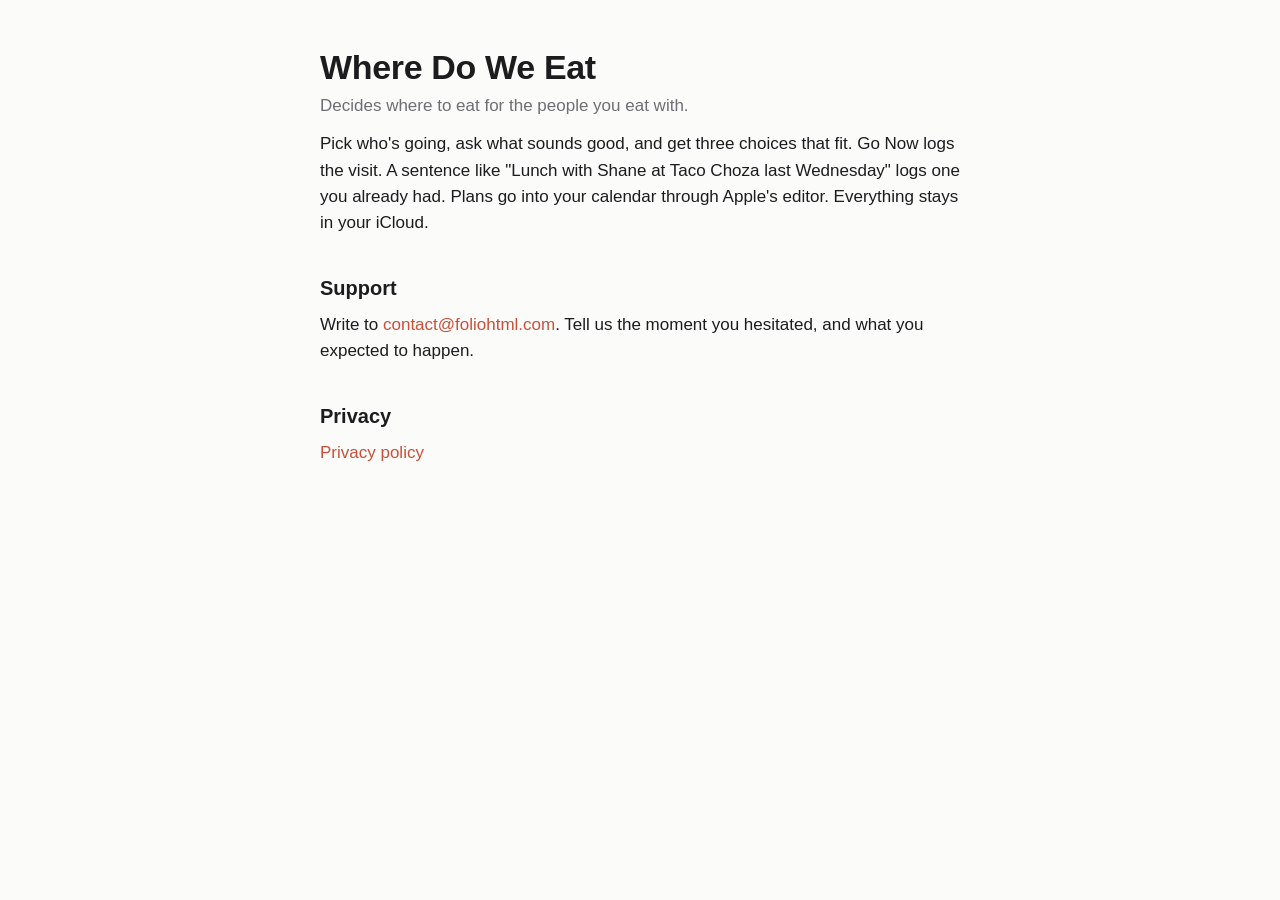
==== index.html @ 645b1700 "Privacy policy and support page for Where Do We Eat Co-Authored-By: Claude Fable 5.1 <noreply@anthro" ====
<!doctype html>
<html lang="en">
<head>
<meta charset="utf-8">
<meta name="viewport" content="width=device-width, initial-scale=1">
<title>Where Do We Eat</title>
<link rel="stylesheet" href="style.css">
</head>
<body>
<main>
<h1>Where Do We Eat</h1>
<p class="muted">Decides where to eat for the people you eat with.</p>
<p>Pick who's going, ask what sounds good, and get three choices that fit. Go Now logs the visit. A sentence like "Lunch with Shane at Taco Choza last Wednesday" logs one you already had. Plans go into your calendar through Apple's editor. Everything stays in your iCloud.</p>
<h2>Support</h2>
<p>Write to <a href="mailto:contact@foliohtml.com">contact@foliohtml.com</a>. Tell us the moment you hesitated, and what you expected to happen.</p>
<h2>Privacy</h2>
<p><a href="privacy/">Privacy policy</a></p>
</main>
</body>
</html>
---- style.css ----
:root { color-scheme: light dark; --ink: #1c1c1e; --muted: #6e6e73; --bg: #fbfbfa; --accent: #c8503a; }
@media (prefers-color-scheme: dark) { :root { --ink: #f2f2f2; --muted: #9a9a9f; --bg: #141414; --accent: #f0735c; } }
html { background: var(--bg); }
body { margin: 0; padding: 48px 20px 72px; font: 17px/1.55 -apple-system, BlinkMacSystemFont, "SF Pro Text", "Helvetica Neue", Helvetica, Arial, sans-serif; color: var(--ink); }
main { max-width: 640px; margin: 0 auto; }
h1 { font-size: 34px; line-height: 1.15; margin: 0 0 6px; letter-spacing: -0.01em; }
h2 { font-size: 20px; margin: 36px 0 8px; }
p, li { margin: 0 0 12px; }
ul { padding-left: 20px; }
a { color: var(--accent); text-decoration: none; }
a:hover { text-decoration: underline; }
.muted { color: var(--muted); }
nav { margin-bottom: 40px; font-size: 15px; }
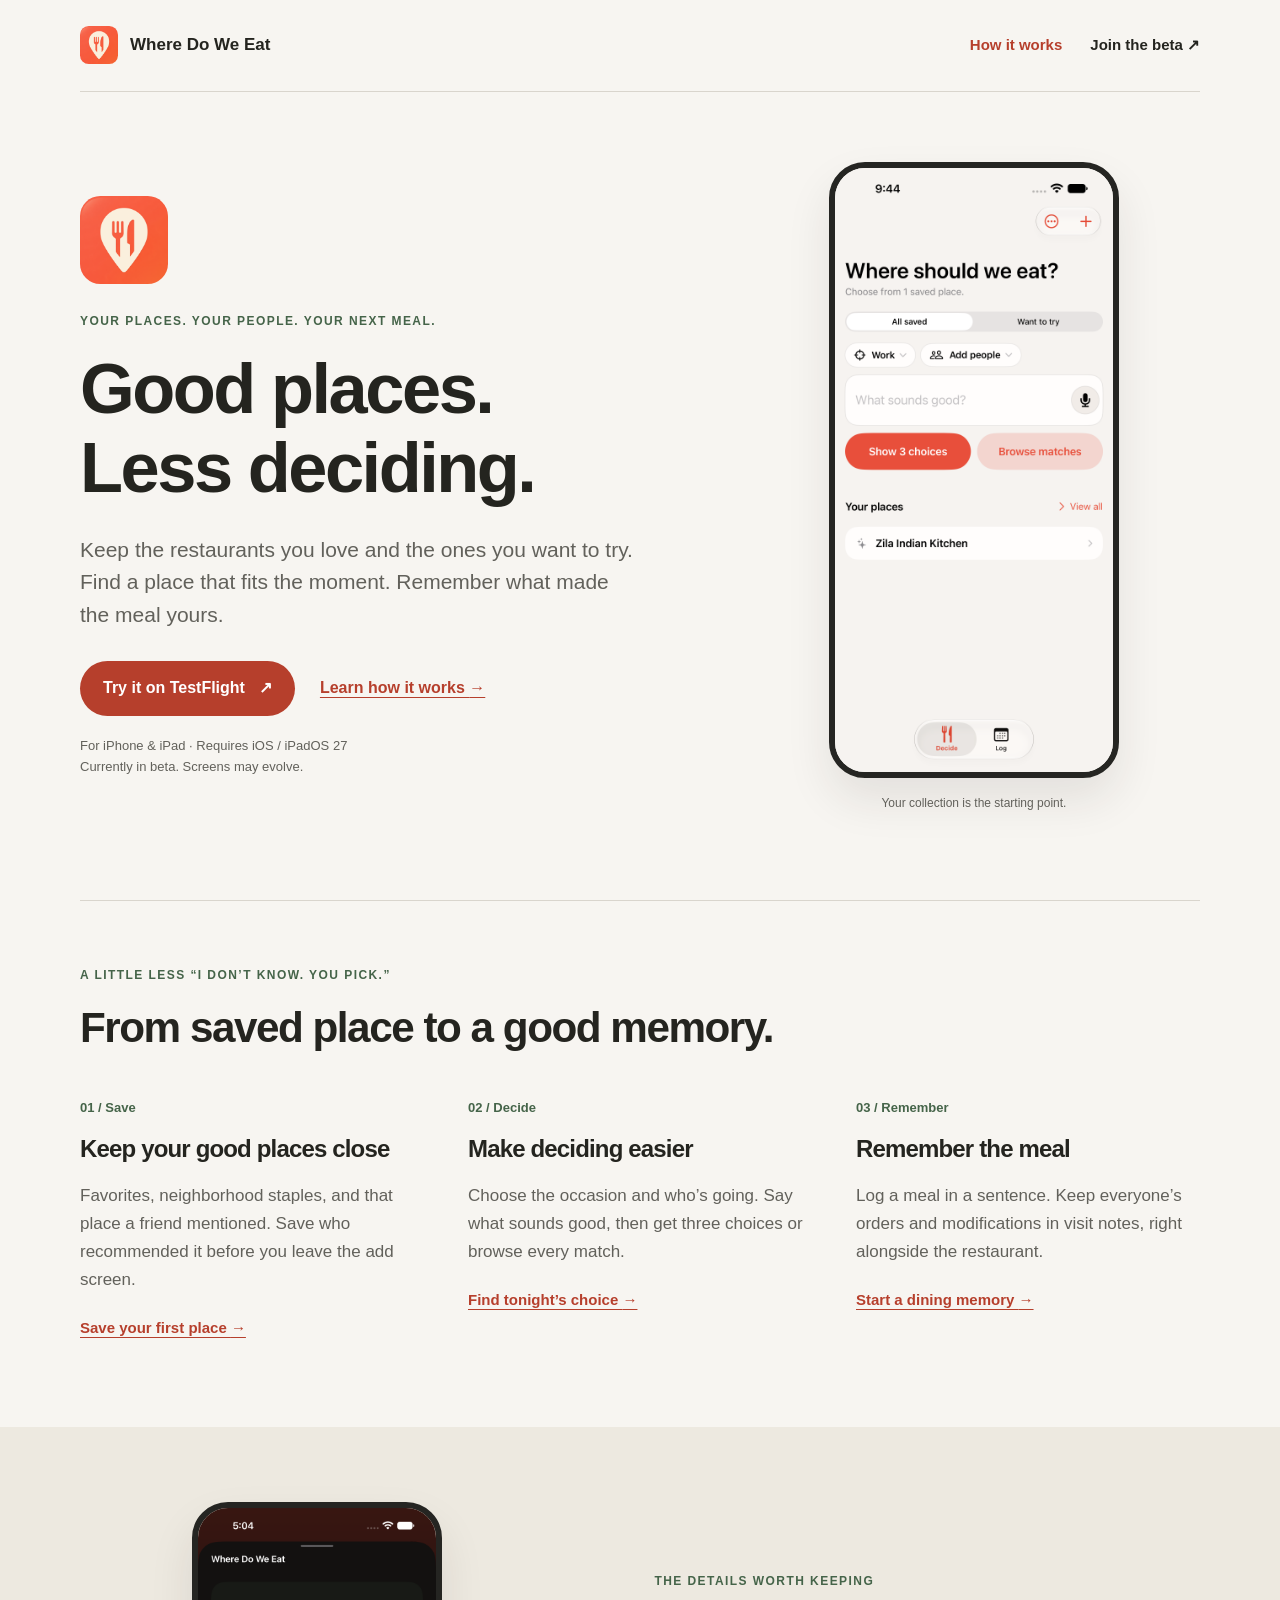
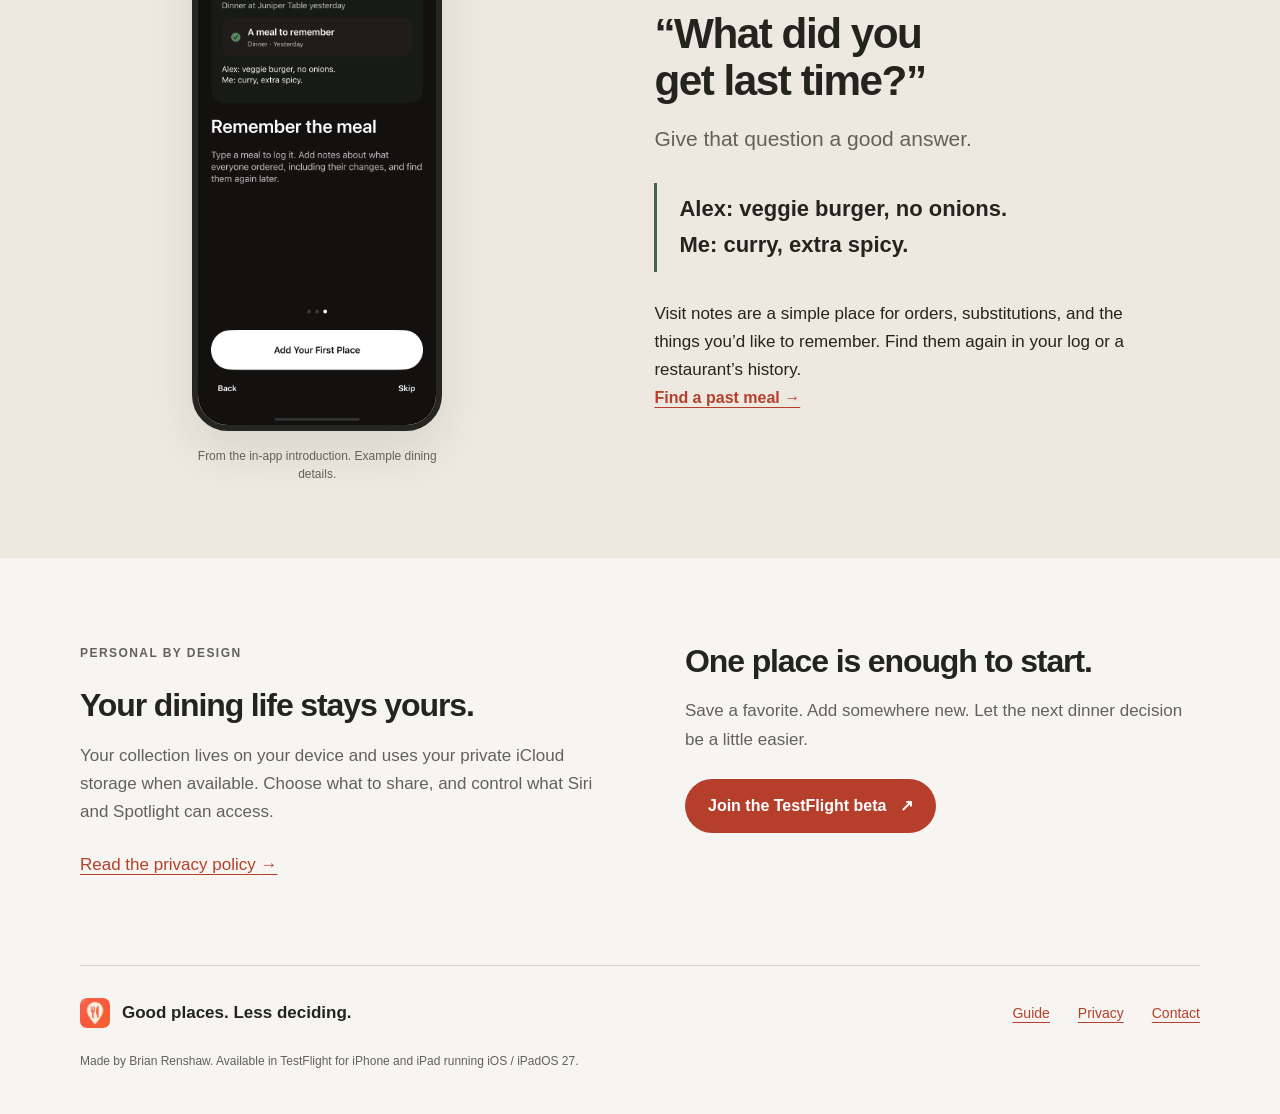
==== commit 9237ce77: "Build public app home and complete usage guide" ====
--- a/index.html
+++ b/index.html
@@ -1,20 +1,209 @@
 <!doctype html>
 <html lang="en">
-<head>
-<meta charset="utf-8">
-<meta name="viewport" content="width=device-width, initial-scale=1">
-<title>Where Do We Eat</title>
-<link rel="stylesheet" href="style.css">
-</head>
-<body>
-<main>
-<h1>Where Do We Eat</h1>
-<p class="muted">Decides where to eat for the people you eat with.</p>
-<p>Pick who's going, ask what sounds good, and get three choices that fit. Go Now logs the visit. A sentence like "Lunch with Shane at Taco Choza last Wednesday" logs one you already had. Plans go into your calendar through Apple's editor. Everything stays in your iCloud.</p>
-<h2>Support</h2>
-<p>Write to <a href="mailto:contact@foliohtml.com">contact@foliohtml.com</a>. Tell us the moment you hesitated, and what you expected to happen.</p>
-<h2>Privacy</h2>
-<p><a href="privacy/">Privacy policy</a></p>
-</main>
-</body>
+  <head>
+    <meta charset="utf-8" />
+    <meta name="viewport" content="width=device-width, initial-scale=1" />
+    <title>Where Do We Eat — Good places. Less deciding.</title>
+    <meta
+      name="description"
+      content="Keep your favorite restaurants close, choose where to eat, and remember the meal. Meet Where Do We Eat for iOS 27."
+    />
+    <meta name="theme-color" content="#f7f5f1" />
+    <link
+      rel="canonical"
+      href="https://brianrenshaw.github.io/where-do-we-eat-site/"
+    />
+    <meta
+      property="og:title"
+      content="Where Do We Eat — Good places. Less deciding."
+    />
+    <meta
+      property="og:description"
+      content="Keep your favorite restaurants close, choose where to eat, and remember the meal. Meet Where Do We Eat for iOS 27."
+    />
+    <meta property="og:type" content="website" />
+    <meta
+      property="og:url"
+      content="https://brianrenshaw.github.io/where-do-we-eat-site/"
+    />
+    <meta
+      property="og:image"
+      content="https://brianrenshaw.github.io/where-do-we-eat-site/assets/app-icon.png"
+    />
+    <meta
+      property="og:image:alt"
+      content="Where Do We Eat orange location pin with a fork and knife"
+    />
+    <link rel="icon" type="image/png" href="assets/app-icon.png" />
+    <link rel="apple-touch-icon" href="assets/app-icon.png" />
+    <link rel="stylesheet" href="style.css" />
+  </head>
+  <body>
+    <a class="skip" href="#main">Skip to content</a>
+    <header class="site-header">
+      <a class="brand" href="./"
+        ><img src="assets/app-icon.png" width="38" height="38" alt="" /><span
+          >Where Do We Eat</span
+        ></a
+      >
+      <nav aria-label="Main navigation">
+        <a href="guide/">How it works</a
+        ><a class="nav-beta" href="https://testflight.apple.com/join/2qzw6AaZ"
+          >Join the beta <span aria-hidden="true">↗</span></a
+        >
+      </nav>
+    </header>
+    <main id="main">
+      <section class="hero wrap">
+        <div class="hero-copy">
+          <img
+            class="hero-icon"
+            src="assets/app-icon.png"
+            width="88"
+            height="88"
+            alt="Where Do We Eat app icon"
+          />
+          <p class="eyebrow">Your places. Your people. Your next meal.</p>
+          <h1>Good places.<br />Less deciding.</h1>
+          <p class="lede">
+            Keep the restaurants you love and the ones you want to try. Find a
+            place that fits the moment. Remember what made the meal yours.
+          </p>
+          <div class="actions">
+            <a class="button" href="https://testflight.apple.com/join/2qzw6AaZ"
+              >Try it on TestFlight <span aria-hidden="true">↗</span></a
+            ><a class="text-link" href="guide/"
+              >Learn how it works <span aria-hidden="true">→</span></a
+            >
+          </div>
+          <p class="availability">
+            For iPhone &amp; iPad · Requires iOS / iPadOS 27<br />Currently in
+            beta. Screens may evolve.
+          </p>
+        </div>
+        <figure class="hero-preview">
+          <img
+            class="phone"
+            src="assets/decide.png"
+            width="1320"
+            height="2868"
+            alt="Decide screen with All saved and Want to try, context and people selectors, Show 3 choices, and Browse matches."
+          />
+          <figcaption>Your collection is the starting point.</figcaption>
+        </figure>
+      </section>
+      <section class="intro-section wrap" aria-labelledby="steps-title">
+        <p class="eyebrow">A little less “I don’t know. You pick.”</p>
+        <h2 id="steps-title">From saved place to a good memory.</h2>
+        <div class="steps">
+          <article>
+            <span class="number">01 / Save</span>
+            <h3>Keep your good places close</h3>
+            <p>
+              Favorites, neighborhood staples, and that place a friend
+              mentioned. Save who recommended it before you leave the add
+              screen.
+            </p>
+            <a href="guide/#saving"
+              >Save your first place <span aria-hidden="true">→</span></a
+            >
+          </article>
+          <article>
+            <span class="number">02 / Decide</span>
+            <h3>Make deciding easier</h3>
+            <p>
+              Choose the occasion and who’s going. Say what sounds good, then
+              get three choices or browse every match.
+            </p>
+            <a href="guide/#deciding"
+              >Find tonight’s choice <span aria-hidden="true">→</span></a
+            >
+          </article>
+          <article>
+            <span class="number">03 / Remember</span>
+            <h3>Remember the meal</h3>
+            <p>
+              Log a meal in a sentence. Keep everyone’s orders and modifications
+              in visit notes, right alongside the restaurant.
+            </p>
+            <a href="guide/#logging"
+              >Start a dining memory <span aria-hidden="true">→</span></a
+            >
+          </article>
+        </div>
+      </section>
+      <section class="memory-section">
+        <div class="wrap memory-grid">
+          <figure>
+            <img
+              class="phone"
+              src="assets/remember.png"
+              loading="lazy"
+              width="1320"
+              height="2868"
+              alt="The app’s Remember the meal introduction, showing a sample visit and notes about each person’s order."
+            />
+            <figcaption>
+              From the in-app introduction. Example dining details.
+            </figcaption>
+          </figure>
+          <div>
+            <p class="eyebrow">The details worth keeping</p>
+            <h2>“What did you<br />get last time?”</h2>
+            <p class="lede">Give that question a good answer.</p>
+            <blockquote>
+              Alex: veggie burger, no onions.<br />Me: curry, extra spicy.
+            </blockquote>
+            <p>
+              Visit notes are a simple place for orders, substitutions, and the
+              things you’d like to remember. Find them again in your log or a
+              restaurant’s history.
+            </p>
+            <a class="text-link" href="guide/#history"
+              >Find a past meal <span aria-hidden="true">→</span></a
+            >
+          </div>
+        </div>
+      </section>
+      <section class="wrap closing">
+        <div>
+          <p class="eyebrow">Personal by design</p>
+          <h2>Your dining life stays yours.</h2>
+          <p>
+            Your collection lives on your device and uses your private iCloud
+            storage when available. Choose what to share, and control what Siri
+            and Spotlight can access.
+          </p>
+          <a href="privacy/"
+            >Read the privacy policy <span aria-hidden="true">→</span></a
+          >
+        </div>
+        <div>
+          <h2>One place is enough to start.</h2>
+          <p>
+            Save a favorite. Add somewhere new. Let the next dinner decision be
+            a little easier.
+          </p>
+          <a class="button" href="https://testflight.apple.com/join/2qzw6AaZ"
+            >Join the TestFlight beta <span aria-hidden="true">↗</span></a
+          >
+        </div>
+      </section>
+    </main>
+    <footer class="site-footer">
+      <a class="brand" href="./"
+        ><img src="assets/app-icon.png" width="30" height="30" alt="" /><span
+          >Good places. Less deciding.</span
+        ></a
+      >
+      <nav aria-label="Footer">
+        <a href="guide/">Guide</a><a href="privacy/">Privacy</a
+        ><a href="mailto:contact@foliohtml.com">Contact</a>
+      </nav>
+      <p>
+        Made by Brian Renshaw. Available in TestFlight for iPhone and iPad
+        running iOS / iPadOS 27.
+      </p>
+    </footer>
+  </body>
 </html>
--- a/style.css
+++ b/style.css
@@ -1,13 +1,615 @@
-:root { color-scheme: light dark; --ink: #1c1c1e; --muted: #6e6e73; --bg: #fbfbfa; --accent: #c8503a; }
-@media (prefers-color-scheme: dark) { :root { --ink: #f2f2f2; --muted: #9a9a9f; --bg: #141414; --accent: #f0735c; } }
-html { background: var(--bg); }
-body { margin: 0; padding: 48px 20px 72px; font: 17px/1.55 -apple-system, BlinkMacSystemFont, "SF Pro Text", "Helvetica Neue", Helvetica, Arial, sans-serif; color: var(--ink); }
-main { max-width: 640px; margin: 0 auto; }
-h1 { font-size: 34px; line-height: 1.15; margin: 0 0 6px; letter-spacing: -0.01em; }
-h2 { font-size: 20px; margin: 36px 0 8px; }
-p, li { margin: 0 0 12px; }
-ul { padding-left: 20px; }
-a { color: var(--accent); text-decoration: none; }
-a:hover { text-decoration: underline; }
-.muted { color: var(--muted); }
-nav { margin-bottom: 40px; font-size: 15px; }
+:root {
+  color-scheme: light dark;
+  --bg: #f7f5f1;
+  --paper: #fffdfa;
+  --ink: #24241f;
+  --muted: #62615b;
+  --accent: #b63f2c;
+  --sage: #456449;
+  --line: #d9d5cd;
+  --wash: #ede9e0;
+  --button: #fff;
+  --max: 1120px;
+}
+* {
+  box-sizing: border-box;
+}
+html {
+  scroll-padding-top: 24px;
+}
+body {
+  margin: 0;
+  background: var(--bg);
+  color: var(--ink);
+  font:
+    17px/1.65 -apple-system,
+    BlinkMacSystemFont,
+    "Segoe UI",
+    Helvetica,
+    Arial,
+    sans-serif;
+}
+a {
+  color: var(--accent);
+  text-underline-offset: 4px;
+}
+a:hover {
+  text-decoration-thickness: 2px;
+}
+a:focus-visible,
+summary:focus-visible {
+  outline: 3px solid var(--accent);
+  outline-offset: 5px;
+  border-radius: 3px;
+}
+img {
+  max-width: 100%;
+  height: auto;
+  display: block;
+}
+h1,
+h2,
+h3,
+p,
+figure {
+  margin: 0;
+}
+h1,
+h2,
+h3 {
+  line-height: 1.12;
+  letter-spacing: -0.035em;
+}
+h1 {
+  font-size: clamp(42px, 5.5vw, 72px);
+  font-weight: 700;
+}
+h2 {
+  font-size: clamp(30px, 3.3vw, 43px);
+}
+h3 {
+  font-size: 24px;
+  line-height: 1.25;
+}
+p {
+  margin-top: 18px;
+}
+ul,
+ol {
+  padding-left: 24px;
+}
+li {
+  margin: 10px 0;
+}
+.wrap,
+.site-header,
+.site-footer {
+  width: min(var(--max), calc(100% - 64px));
+  margin-inline: auto;
+}
+.site-header {
+  display: flex;
+  align-items: center;
+  justify-content: space-between;
+  gap: 24px;
+  padding-block: 25px;
+  border-bottom: 1px solid var(--line);
+}
+.brand {
+  display: flex;
+  align-items: center;
+  gap: 12px;
+  color: var(--ink);
+  font-weight: 650;
+  font-size: 17px;
+  text-decoration: none;
+  line-height: 1.3;
+}
+.brand img {
+  border-radius: 23%;
+  flex-shrink: 0;
+}
+.site-header nav,
+.site-footer nav {
+  display: flex;
+  align-items: center;
+  gap: 28px;
+}
+.site-header nav a {
+  font-size: 15px;
+  font-weight: 600;
+  padding: 8px 0;
+  text-decoration: none;
+}
+.site-header nav a[aria-current] {
+  text-decoration: underline;
+}
+.nav-beta {
+  color: var(--ink);
+}
+.skip {
+  position: absolute;
+  left: 16px;
+  top: -100px;
+  background: var(--paper);
+  padding: 12px;
+  z-index: 10;
+}
+.skip:focus {
+  top: 12px;
+}
+.hero {
+  display: grid;
+  grid-template-columns: 1.3fr 1fr;
+  gap: 80px;
+  align-items: center;
+  padding-block: 70px 88px;
+}
+.hero-icon {
+  border-radius: 23%;
+  margin-bottom: 28px;
+}
+.eyebrow {
+  font-size: 12px;
+  font-weight: 700;
+  letter-spacing: 0.12em;
+  text-transform: uppercase;
+  color: var(--sage);
+  margin: 0 0 18px;
+}
+.hero h1 {
+  margin-bottom: 26px;
+}
+.lede {
+  font-size: 21px;
+  line-height: 1.55;
+  color: var(--muted);
+  max-width: 560px;
+}
+.actions {
+  display: flex;
+  gap: 25px;
+  align-items: center;
+  flex-wrap: wrap;
+  margin-top: 30px;
+}
+.button {
+  display: inline-flex;
+  gap: 14px;
+  justify-content: center;
+  align-items: center;
+  padding: 14px 23px;
+  min-height: 50px;
+  border-radius: 100px;
+  background: var(--accent);
+  color: var(--button);
+  text-decoration: none;
+  font-weight: 650;
+  font-size: 16px;
+}
+.button:hover {
+  filter: brightness(0.93);
+  text-decoration: none;
+}
+.text-link {
+  font-weight: 650;
+  font-size: 16px;
+}
+.availability {
+  font-size: 13px;
+  color: var(--muted);
+  line-height: 1.6;
+  margin-top: 20px;
+}
+.hero-preview {
+  justify-self: center;
+  width: min(100%, 290px);
+  position: relative;
+}
+.phone {
+  border: 6px solid #252522;
+  border-radius: 36px;
+  box-shadow: 0 22px 45px #28251c18;
+  width: 100%;
+}
+figcaption {
+  font-size: 12px;
+  color: var(--muted);
+  text-align: center;
+  margin-top: 16px;
+  line-height: 1.5;
+}
+.intro-section {
+  padding-block: 65px 84px;
+  border-top: 1px solid var(--line);
+}
+.steps {
+  display: grid;
+  grid-template-columns: repeat(3, 1fr);
+  gap: 44px;
+  margin-top: 46px;
+}
+.number {
+  font-size: 13px;
+  font-weight: 650;
+  color: var(--sage);
+  display: block;
+  margin-bottom: 16px;
+}
+.steps p {
+  color: var(--muted);
+  margin-block: 18px 20px;
+}
+.steps a {
+  font-size: 15px;
+  font-weight: 600;
+}
+.memory-section {
+  background: var(--wash);
+  padding-block: 75px;
+}
+.memory-grid {
+  display: grid;
+  grid-template-columns: 1fr 1.15fr;
+  gap: 100px;
+  align-items: center;
+}
+.memory-grid figure {
+  width: min(100%, 250px);
+  justify-self: center;
+}
+.memory-grid p {
+  max-width: 510px;
+}
+.memory-grid blockquote {
+  font-size: 22px;
+}
+blockquote {
+  border-left: 3px solid var(--sage);
+  margin: 28px 0;
+  padding: 8px 0 8px 22px;
+  font-weight: 550;
+  line-height: 1.65;
+}
+.closing {
+  display: grid;
+  grid-template-columns: 1fr 1fr;
+  gap: 90px;
+  padding-block: 86px;
+}
+.closing h2 {
+  font-size: 32px;
+}
+.closing p {
+  color: var(--muted);
+  margin-bottom: 25px;
+}
+.site-footer {
+  border-top: 1px solid var(--line);
+  display: flex;
+  flex-wrap: wrap;
+  justify-content: space-between;
+  align-items: center;
+  gap: 24px;
+  padding-block: 32px 42px;
+}
+.site-footer p {
+  flex-basis: 100%;
+  margin: 0;
+  font-size: 12px;
+  color: var(--muted);
+}
+.site-footer nav a {
+  font-size: 14px;
+}
+.guide-heading {
+  padding-block: 65px 50px;
+  max-width: 800px;
+}
+.guide-heading h1 {
+  font-size: clamp(38px, 4.8vw, 60px);
+}
+.muted {
+  color: var(--muted);
+  font-size: 14px;
+}
+.guide-layout {
+  display: grid;
+  grid-template-columns: 235px minmax(0, 1fr);
+  gap: 70px;
+  align-items: start;
+  padding-bottom: 65px;
+}
+.guide-toc {
+  position: sticky;
+  top: 25px;
+  border-top: 1px solid var(--line);
+  padding-top: 24px;
+}
+.guide-toc a {
+  display: block;
+  padding: 9px 0;
+  font-size: 14px;
+  line-height: 1.5;
+  color: var(--ink);
+  text-decoration: none;
+}
+.guide-toc a:hover {
+  text-decoration: underline;
+  color: var(--accent);
+}
+.guide-body {
+  max-width: 710px;
+  min-width: 0;
+}
+.guide-body section {
+  border-top: 1px solid var(--line);
+  padding-block: 32px 44px;
+  scroll-margin-top: 20px;
+}
+.guide-body h2 {
+  font-size: 30px;
+  line-height: 1.25;
+}
+.guide-body h3 {
+  font-size: 22px;
+  margin-top: 30px;
+}
+.guide-body p,
+.guide-body li {
+  color: var(--muted);
+}
+strong {
+  color: var(--ink);
+  font-weight: 650;
+}
+details {
+  border: 1px solid var(--line);
+  border-radius: 14px;
+  padding: 0 18px;
+  margin-top: 14px;
+  background: var(--paper);
+}
+summary {
+  cursor: pointer;
+  font-weight: 600;
+  padding: 17px 0;
+  line-height: 1.5;
+}
+details p {
+  margin: 0 0 20px;
+}
+.table-wrap {
+  overflow: auto;
+  margin-top: 22px;
+}
+table {
+  width: 100%;
+  border-collapse: collapse;
+  text-align: left;
+  font-size: 15px;
+}
+caption {
+  text-align: left;
+  font-size: 13px;
+  color: var(--muted);
+  padding-bottom: 10px;
+}
+th,
+td {
+  border-bottom: 1px solid var(--line);
+  padding: 14px 12px;
+  vertical-align: top;
+}
+th {
+  font-weight: 650;
+}
+thead {
+  background: var(--wash);
+}
+tbody th {
+  width: 38%;
+}
+.policy {
+  max-width: 760px;
+  padding-block: 65px;
+}
+.policy h1 {
+  font-size: 42px;
+}
+.policy h2 {
+  font-size: 25px;
+  margin-top: 35px;
+}
+.policy p,
+.policy li {
+  color: var(--muted);
+}
+@media (prefers-color-scheme: dark) {
+  :root {
+    --bg: #171816;
+    --paper: #20211e;
+    --ink: #f4f1e9;
+    --muted: #b8b7af;
+    --accent: #f08d74;
+    --sage: #a9c2a2;
+    --line: #41423b;
+    --wash: #23251f;
+    --button: #241813;
+  }
+  .phone {
+    border-color: #494a43;
+  }
+  .hero-icon {
+    box-shadow: none;
+  }
+}
+@media (max-width: 850px) {
+  .hero {
+    gap: 40px;
+  }
+  .hero-preview {
+    max-width: 240px;
+  }
+  .steps {
+    gap: 25px;
+  }
+  .memory-grid {
+    gap: 45px;
+  }
+  .guide-layout {
+    grid-template-columns: 190px minmax(0, 1fr);
+    gap: 30px;
+  }
+  .closing {
+    gap: 45px;
+  }
+}
+@media (max-width: 620px) {
+  .wrap,
+  .site-header,
+  .site-footer {
+    width: calc(100% - 36px);
+  }
+  .site-header {
+    gap: 12px;
+    flex-wrap: wrap;
+    padding-block: 17px;
+  }
+  .site-header nav {
+    gap: 22px;
+    justify-content: space-between;
+    flex: 1 0 100%;
+  }
+  .site-header .brand {
+    font-size: 16px;
+  }
+  .site-header nav a {
+    font-size: 14px;
+  }
+  .hero {
+    grid-template-columns: 1fr;
+    gap: 38px;
+    padding-block: 38px 48px;
+  }
+  .hero-icon {
+    width: 68px;
+    margin-bottom: 24px;
+  }
+  .hero h1 {
+    font-size: 48px;
+  }
+  .lede {
+    font-size: 19px;
+  }
+  .hero-preview {
+    max-width: 265px;
+  }
+  .actions {
+    gap: 20px;
+  }
+  .intro-section {
+    padding-block: 42px;
+  }
+  .steps {
+    grid-template-columns: 1fr;
+    gap: 32px;
+    margin-top: 32px;
+  }
+  .steps article + article {
+    border-top: 1px solid var(--line);
+    padding-top: 28px;
+  }
+  .memory-grid {
+    grid-template-columns: 1fr;
+    gap: 36px;
+  }
+  .memory-grid > div {
+    grid-row: 1;
+  }
+  .memory-section {
+    padding-block: 45px;
+  }
+  .memory-grid figure {
+    max-width: 230px;
+  }
+  .closing {
+    grid-template-columns: 1fr;
+    gap: 45px;
+    padding-block: 48px;
+  }
+  .site-footer {
+    gap: 22px;
+  }
+  .guide-heading {
+    padding-block: 40px 32px;
+  }
+  .guide-layout {
+    grid-template-columns: 1fr;
+    gap: 20px;
+  }
+  .guide-toc {
+    position: static;
+    display: grid;
+    grid-template-columns: 1fr 1fr;
+    gap: 0 20px;
+    padding-top: 20px;
+  }
+  .guide-toc .eyebrow {
+    grid-column: 1/-1;
+    margin-bottom: 8px;
+  }
+  .guide-toc a {
+    padding-block: 12px;
+  }
+  .guide-body h2 {
+    font-size: 28px;
+  }
+  .policy {
+    padding-block: 40px;
+  }
+  .policy h1 {
+    font-size: 36px;
+  }
+  th,
+  td {
+    padding-inline: 8px;
+  }
+}
+@media (prefers-reduced-motion: reduce) {
+  *,
+  *::before,
+  *::after {
+    scroll-behavior: auto !important;
+    transition: none !important;
+    animation: none !important;
+  }
+}
+@media print {
+  .site-header,
+  .site-footer,
+  .guide-toc,
+  .skip {
+    display: none;
+  }
+  .guide-layout {
+    display: block;
+  }
+  .guide-body {
+    max-width: none;
+  }
+  .wrap {
+    width: 100%;
+  }
+  .guide-body section {
+    break-inside: avoid;
+  }
+  .button {
+    color: #000;
+    background: none;
+  }
+  body {
+    background: white;
+    color: black;
+  }
+}
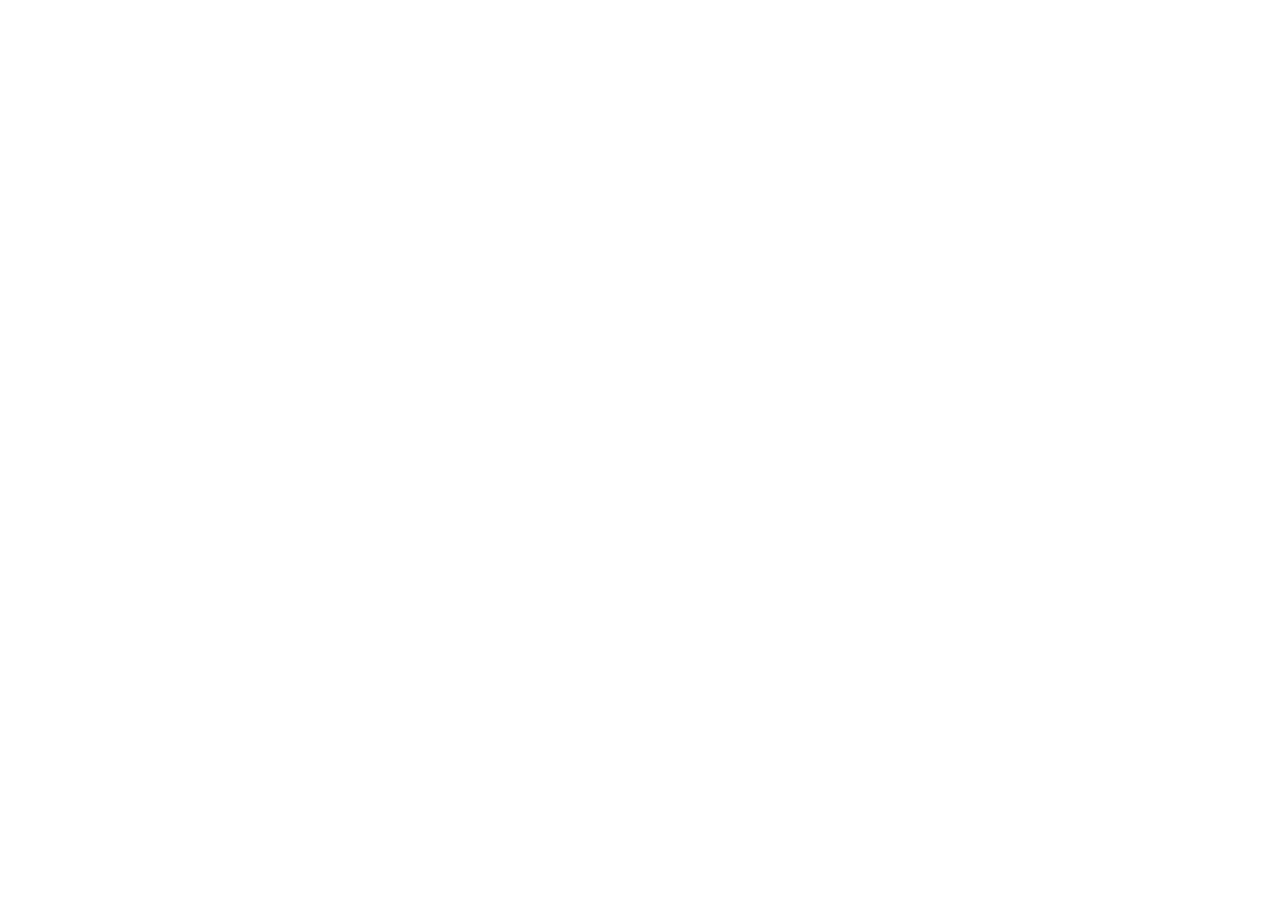
==== commit 43f78534: "Preserve legacy app URLs during custom-domain migration" ====
--- a/index.html
+++ b/index.html
@@ -1,209 +1 @@
-<!doctype html>
-<html lang="en">
-  <head>
-    <meta charset="utf-8" />
-    <meta name="viewport" content="width=device-width, initial-scale=1" />
-    <title>Where Do We Eat — Good places. Less deciding.</title>
-    <meta
-      name="description"
-      content="Keep your favorite restaurants close, choose where to eat, and remember the meal. Meet Where Do We Eat for iOS 27."
-    />
-    <meta name="theme-color" content="#f7f5f1" />
-    <link
-      rel="canonical"
-      href="https://brianrenshaw.github.io/where-do-we-eat-site/"
-    />
-    <meta
-      property="og:title"
-      content="Where Do We Eat — Good places. Less deciding."
-    />
-    <meta
-      property="og:description"
-      content="Keep your favorite restaurants close, choose where to eat, and remember the meal. Meet Where Do We Eat for iOS 27."
-    />
-    <meta property="og:type" content="website" />
-    <meta
-      property="og:url"
-      content="https://brianrenshaw.github.io/where-do-we-eat-site/"
-    />
-    <meta
-      property="og:image"
-      content="https://brianrenshaw.github.io/where-do-we-eat-site/assets/app-icon.png"
-    />
-    <meta
-      property="og:image:alt"
-      content="Where Do We Eat orange location pin with a fork and knife"
-    />
-    <link rel="icon" type="image/png" href="assets/app-icon.png" />
-    <link rel="apple-touch-icon" href="assets/app-icon.png" />
-    <link rel="stylesheet" href="style.css" />
-  </head>
-  <body>
-    <a class="skip" href="#main">Skip to content</a>
-    <header class="site-header">
-      <a class="brand" href="./"
-        ><img src="assets/app-icon.png" width="38" height="38" alt="" /><span
-          >Where Do We Eat</span
-        ></a
-      >
-      <nav aria-label="Main navigation">
-        <a href="guide/">How it works</a
-        ><a class="nav-beta" href="https://testflight.apple.com/join/2qzw6AaZ"
-          >Join the beta <span aria-hidden="true">↗</span></a
-        >
-      </nav>
-    </header>
-    <main id="main">
-      <section class="hero wrap">
-        <div class="hero-copy">
-          <img
-            class="hero-icon"
-            src="assets/app-icon.png"
-            width="88"
-            height="88"
-            alt="Where Do We Eat app icon"
-          />
-          <p class="eyebrow">Your places. Your people. Your next meal.</p>
-          <h1>Good places.<br />Less deciding.</h1>
-          <p class="lede">
-            Keep the restaurants you love and the ones you want to try. Find a
-            place that fits the moment. Remember what made the meal yours.
-          </p>
-          <div class="actions">
-            <a class="button" href="https://testflight.apple.com/join/2qzw6AaZ"
-              >Try it on TestFlight <span aria-hidden="true">↗</span></a
-            ><a class="text-link" href="guide/"
-              >Learn how it works <span aria-hidden="true">→</span></a
-            >
-          </div>
-          <p class="availability">
-            For iPhone &amp; iPad · Requires iOS / iPadOS 27<br />Currently in
-            beta. Screens may evolve.
-          </p>
-        </div>
-        <figure class="hero-preview">
-          <img
-            class="phone"
-            src="assets/decide.png"
-            width="1320"
-            height="2868"
-            alt="Decide screen with All saved and Want to try, context and people selectors, Show 3 choices, and Browse matches."
-          />
-          <figcaption>Your collection is the starting point.</figcaption>
-        </figure>
-      </section>
-      <section class="intro-section wrap" aria-labelledby="steps-title">
-        <p class="eyebrow">A little less “I don’t know. You pick.”</p>
-        <h2 id="steps-title">From saved place to a good memory.</h2>
-        <div class="steps">
-          <article>
-            <span class="number">01 / Save</span>
-            <h3>Keep your good places close</h3>
-            <p>
-              Favorites, neighborhood staples, and that place a friend
-              mentioned. Save who recommended it before you leave the add
-              screen.
-            </p>
-            <a href="guide/#saving"
-              >Save your first place <span aria-hidden="true">→</span></a
-            >
-          </article>
-          <article>
-            <span class="number">02 / Decide</span>
-            <h3>Make deciding easier</h3>
-            <p>
-              Choose the occasion and who’s going. Say what sounds good, then
-              get three choices or browse every match.
-            </p>
-            <a href="guide/#deciding"
-              >Find tonight’s choice <span aria-hidden="true">→</span></a
-            >
-          </article>
-          <article>
-            <span class="number">03 / Remember</span>
-            <h3>Remember the meal</h3>
-            <p>
-              Log a meal in a sentence. Keep everyone’s orders and modifications
-              in visit notes, right alongside the restaurant.
-            </p>
-            <a href="guide/#logging"
-              >Start a dining memory <span aria-hidden="true">→</span></a
-            >
-          </article>
-        </div>
-      </section>
-      <section class="memory-section">
-        <div class="wrap memory-grid">
-          <figure>
-            <img
-              class="phone"
-              src="assets/remember.png"
-              loading="lazy"
-              width="1320"
-              height="2868"
-              alt="The app’s Remember the meal introduction, showing a sample visit and notes about each person’s order."
-            />
-            <figcaption>
-              From the in-app introduction. Example dining details.
-            </figcaption>
-          </figure>
-          <div>
-            <p class="eyebrow">The details worth keeping</p>
-            <h2>“What did you<br />get last time?”</h2>
-            <p class="lede">Give that question a good answer.</p>
-            <blockquote>
-              Alex: veggie burger, no onions.<br />Me: curry, extra spicy.
-            </blockquote>
-            <p>
-              Visit notes are a simple place for orders, substitutions, and the
-              things you’d like to remember. Find them again in your log or a
-              restaurant’s history.
-            </p>
-            <a class="text-link" href="guide/#history"
-              >Find a past meal <span aria-hidden="true">→</span></a
-            >
-          </div>
-        </div>
-      </section>
-      <section class="wrap closing">
-        <div>
-          <p class="eyebrow">Personal by design</p>
-          <h2>Your dining life stays yours.</h2>
-          <p>
-            Your collection lives on your device and uses your private iCloud
-            storage when available. Choose what to share, and control what Siri
-            and Spotlight can access.
-          </p>
-          <a href="privacy/"
-            >Read the privacy policy <span aria-hidden="true">→</span></a
-          >
-        </div>
-        <div>
-          <h2>One place is enough to start.</h2>
-          <p>
-            Save a favorite. Add somewhere new. Let the next dinner decision be
-            a little easier.
-          </p>
-          <a class="button" href="https://testflight.apple.com/join/2qzw6AaZ"
-            >Join the TestFlight beta <span aria-hidden="true">↗</span></a
-          >
-        </div>
-      </section>
-    </main>
-    <footer class="site-footer">
-      <a class="brand" href="./"
-        ><img src="assets/app-icon.png" width="30" height="30" alt="" /><span
-          >Good places. Less deciding.</span
-        ></a
-      >
-      <nav aria-label="Footer">
-        <a href="guide/">Guide</a><a href="privacy/">Privacy</a
-        ><a href="mailto:contact@foliohtml.com">Contact</a>
-      </nav>
-      <p>
-        Made by Brian Renshaw. Available in TestFlight for iPhone and iPad
-        running iOS / iPadOS 27.
-      </p>
-    </footer>
-  </body>
-</html>
+<!doctype html><html lang="en"><head><meta charset="utf-8"><meta name="viewport" content="width=device-width,initial-scale=1"><title>This page has moved — Brian Renshaw</title><link rel="canonical" href="https://brianrenshaw.app/where-do-we-eat/"><script>location.replace("https://brianrenshaw.app/where-do-we-eat/" + location.search + location.hash);</script><noscript><meta http-equiv="refresh" content="0;url=https://brianrenshaw.app/where-do-we-eat/"></noscript><style>body{font:18px/1.6 system-ui,sans-serif;max-width:42rem;margin:4rem auto;padding:0 1.5rem;color:#242424;background:#faf9f6}a{color:#255f78}</style></head><body><main><h1>We’ve moved.</h1><p>This page now lives at <a href="https://brianrenshaw.app/where-do-we-eat/">https://brianrenshaw.app/where-do-we-eat/</a>.</p><p>If you aren’t redirected, follow the link above.</p></main></body></html>
